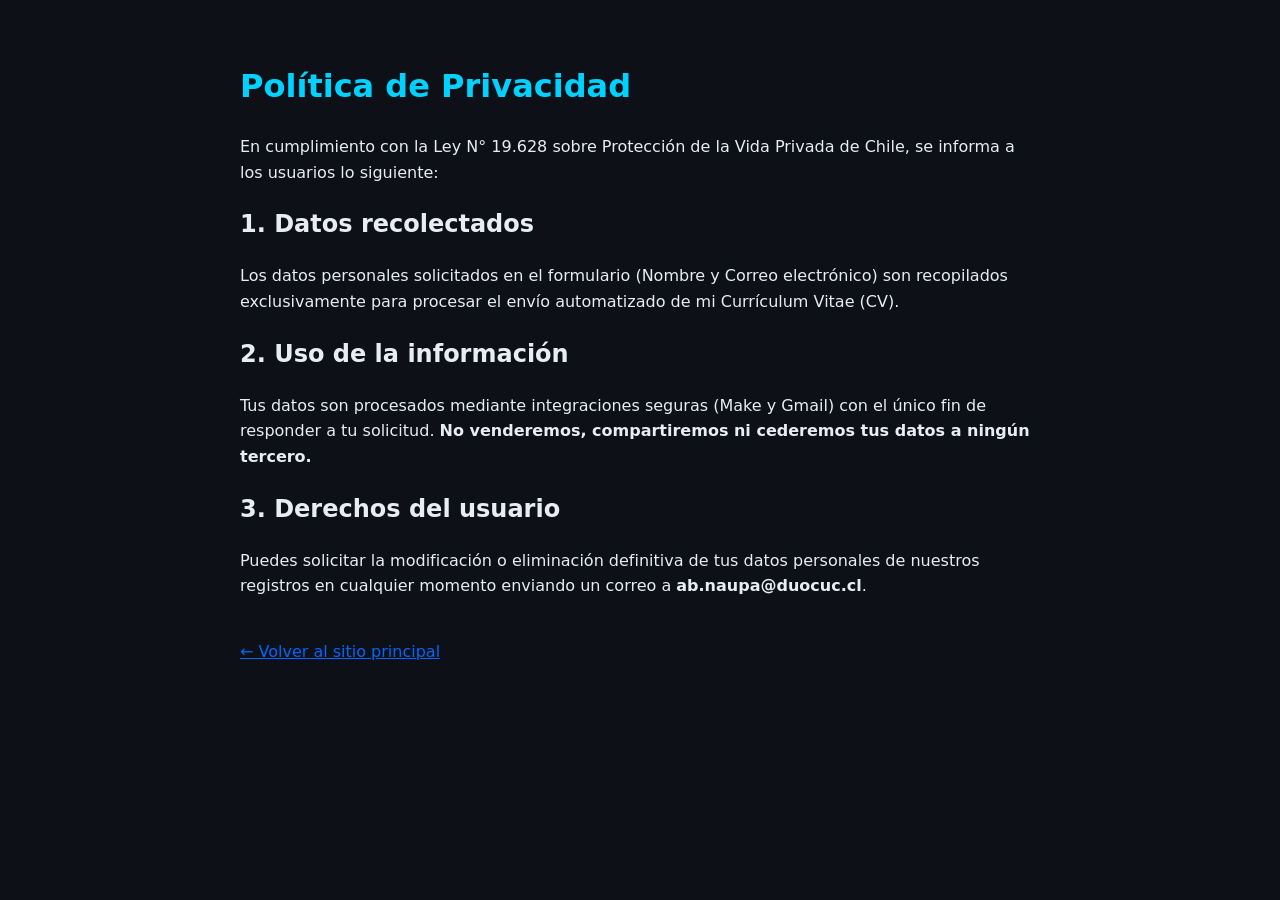
==== privacidad.html @ 8a332471 "Create privacidad.html" ====
<!DOCTYPE html>
<html lang="es">
<head>
    <meta charset="UTF-8">
    <meta name="viewport" content="width=device-width, initial-scale=1.0">
    <title>Política de Privacidad | Abel Náupa</title>
    <style>
        body { font-family: system-ui, sans-serif; background-color: #0d1117; color: #e6edf3; padding: 40px 20px; max-width: 800px; margin: 0 auto; line-height: 1.6; }
        h1 { color: #00d2ff; }
        a { color: #0066ff; }
    </style>
</head>
<body>
    <h1>Política de Privacidad</h1>
    <p>En cumplimiento con la Ley N° 19.628 sobre Protección de la Vida Privada de Chile, se informa a los usuarios lo siguiente:</p>

    <h2>1. Datos recolectados</h2>
    <p>Los datos personales solicitados en el formulario (Nombre y Correo electrónico) son recopilados exclusivamente para procesar el envío automatizado de mi Currículum Vitae (CV).</p>

    <h2>2. Uso de la información</h2>
    <p>Tus datos son procesados mediante integraciones seguras (Make y Gmail) con el único fin de responder a tu solicitud. <strong>No venderemos, compartiremos ni cederemos tus datos a ningún tercero.</strong></p>

    <h2>3. Derechos del usuario</h2>
    <p>Puedes solicitar la modificación o eliminación definitiva de tus datos personales de nuestros registros en cualquier momento enviando un correo a <strong>ab.naupa@duocuc.cl</strong>.</p>

    <p style="margin-top: 40px;"><a href="/">← Volver al sitio principal</a></p>
</body>
</html>
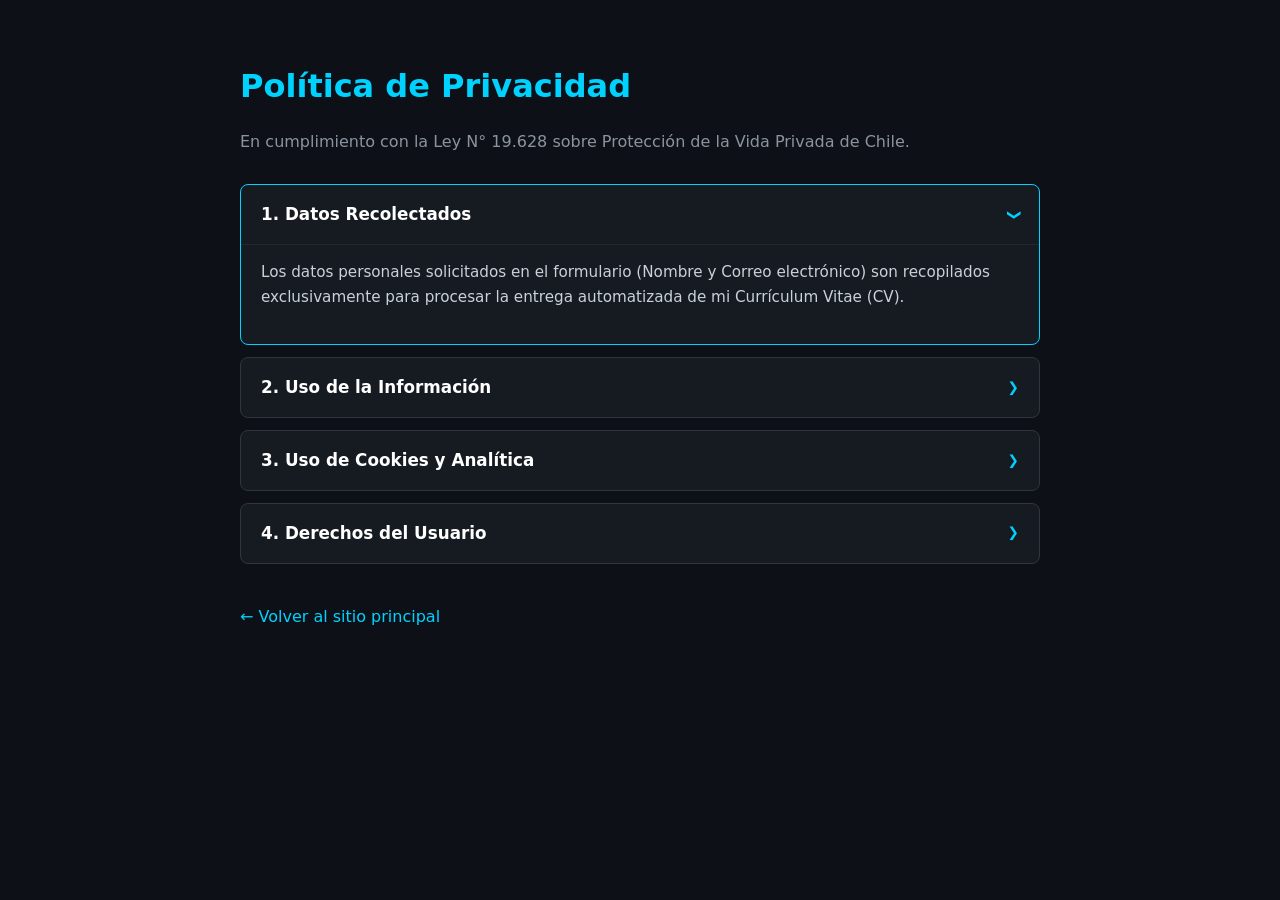
==== commit 619d2967: "Update privacidad.html" ====
--- a/privacidad.html
+++ b/privacidad.html
@@ -5,24 +5,142 @@
     <meta name="viewport" content="width=device-width, initial-scale=1.0">
     <title>Política de Privacidad | Abel Náupa</title>
     <style>
-        body { font-family: system-ui, sans-serif; background-color: #0d1117; color: #e6edf3; padding: 40px 20px; max-width: 800px; margin: 0 auto; line-height: 1.6; }
-        h1 { color: #00d2ff; }
-        a { color: #0066ff; }
+        body { 
+            font-family: system-ui, -apple-system, sans-serif; 
+            background-color: #0d1117; 
+            color: #e6edf3; 
+            padding: 40px 20px; 
+            max-width: 800px; 
+            margin: 0 auto; 
+            line-height: 1.6; 
+        }
+
+        h1 { 
+            color: #00d2ff; 
+            margin-bottom: 10px;
+        }
+
+        .subtitle {
+            color: #8b949e;
+            margin-bottom: 30px;
+        }
+
+        /* Contenedor del Acordeón */
+        .accordion {
+            display: flex;
+            flex-direction: column;
+            gap: 12px;
+            margin-bottom: 40px;
+        }
+
+        /* Cada tarjeta desplegable */
+        details {
+            background-color: #161b22;
+            border: 1px solid #30363d;
+            border-radius: 8px;
+            overflow: hidden;
+            transition: all 0.2s ease;
+        }
+
+        details[open] {
+            border-color: #00d2ff;
+        }
+
+        /* Título con flecha */
+        summary {
+            padding: 16px 20px;
+            font-weight: 600;
+            font-size: 1.05rem;
+            cursor: pointer;
+            list-style: none; /* Oculta la flecha por defecto de HTML */
+            display: flex;
+            justify-content: space-between;
+            align-items: center;
+            color: #ffffff;
+            user-select: none;
+        }
+
+        summary::-webkit-details-marker {
+            display: none; /* Oculta flecha en Safari */
+        }
+
+        /* Flecha personalizada */
+        summary::after {
+            content: "❯";
+            font-size: 0.85rem;
+            color: #00d2ff;
+            transition: transform 0.2s ease;
+        }
+
+        /* Rotación de la flecha al abrir */
+        details[open] summary::after {
+            transform: rotate(90deg);
+        }
+
+        summary:hover {
+            background-color: #21262d;
+        }
+
+        /* Contenido interno */
+        .content {
+            padding: 0 20px 20px 20px;
+            color: #c9d1d9;
+            border-top: 1px solid rgba(255, 255, 255, 0.05);
+            font-size: 0.95rem;
+        }
+
+        /* Botón de volver */
+        .btn-back {
+            display: inline-block;
+            color: #00d2ff;
+            text-decoration: none;
+            font-weight: 500;
+            transition: opacity 0.2s;
+        }
+
+        .btn-back:hover {
+            text-decoration: underline;
+        }
     </style>
 </head>
 <body>
+
     <h1>Política de Privacidad</h1>
-    <p>En cumplimiento con la Ley N° 19.628 sobre Protección de la Vida Privada de Chile, se informa a los usuarios lo siguiente:</p>
+    <p class="subtitle">En cumplimiento con la Ley N° 19.628 sobre Protección de la Vida Privada de Chile.</p>
 
-    <h2>1. Datos recolectados</h2>
-    <p>Los datos personales solicitados en el formulario (Nombre y Correo electrónico) son recopilados exclusivamente para procesar el envío automatizado de mi Currículum Vitae (CV).</p>
+    <div class="accordion">
 
-    <h2>2. Uso de la información</h2>
-    <p>Tus datos son procesados mediante integraciones seguras (Make y Gmail) con el único fin de responder a tu solicitud. <strong>No venderemos, compartiremos ni cederemos tus datos a ningún tercero.</strong></p>
+        <details open>
+            <summary>1. Datos Recolectados</summary>
+            <div class="content">
+                <p>Los datos personales solicitados en el formulario (Nombre y Correo electrónico) son recopilados exclusivamente para procesar la entrega automatizada de mi Currículum Vitae (CV).</p>
+            </div>
+        </details>
 
-    <h2>3. Derechos del usuario</h2>
-    <p>Puedes solicitar la modificación o eliminación definitiva de tus datos personales de nuestros registros en cualquier momento enviando un correo a <strong>ab.naupa@duocuc.cl</strong>.</p>
+        <details>
+            <summary>2. Uso de la Información</summary>
+            <div class="content">
+                <p>Tus datos son procesados mediante integraciones seguras (Make y Gmail) con el único fin de responder a tu solicitud. <strong>No venderemos, compartiremos ni cederemos tus datos a ningún tercero.</strong></p>
+            </div>
+        </details>
 
-    <p style="margin-top: 40px;"><a href="/">← Volver al sitio principal</a></p>
+        <details>
+            <summary>3. Uso de Cookies y Analítica</summary>
+            <div class="content">
+                <p>Este sitio utiliza cookies técnicas y analíticas (como Google Analytics 4) para medir el tráfico y mejorar la experiencia de navegación. No almacenamos información personal sensible mediante cookies.</p>
+            </div>
+        </details>
+
+        <details>
+            <summary>4. Derechos del Usuario</summary>
+            <div class="content">
+                <p>Puedes solicitar la modificación o eliminación definitiva de tus datos personales de nuestros registros en cualquier momento enviando un correo a <strong>ab.naupa@duocuc.cl</strong>.</p>
+            </div>
+        </details>
+
+    </div>
+
+    <a href="index.html" class="btn-back">← Volver al sitio principal</a>
+
 </body>
 </html>
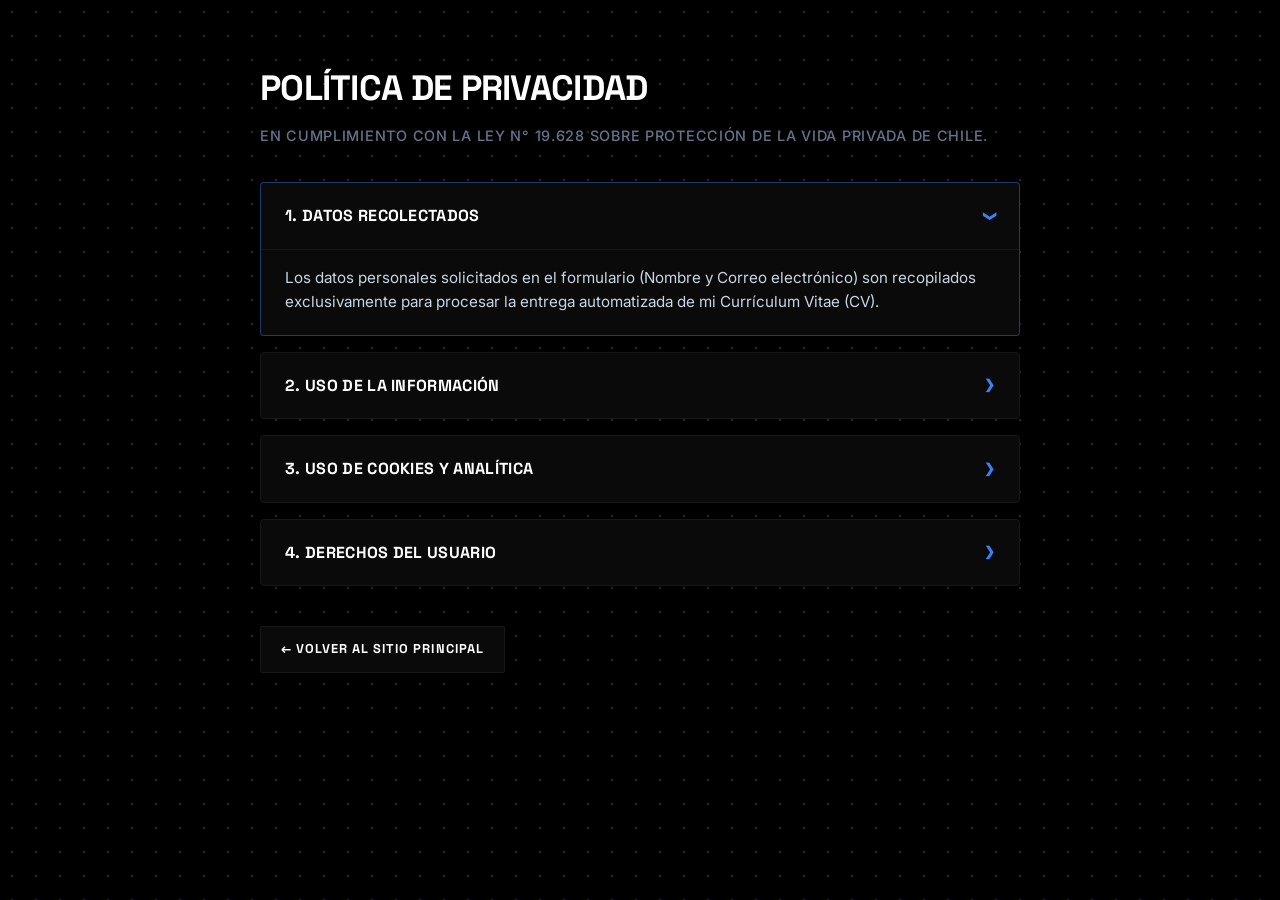
==== commit 218e98a0: "Refactor CSS styles and improve layout in privacidad.html" ====
--- a/privacidad.html
+++ b/privacidad.html
@@ -3,72 +3,109 @@
 <head>
     <meta charset="UTF-8">
     <meta name="viewport" content="width=device-width, initial-scale=1.0">
-    <title>Política de Privacidad | Abel Náupa</title>
+    <title>Política de Privacidad | Abel Naupa</title>
+    <!-- Fuentes oficial del sitio principal -->
+    <link rel="preconnect" href="https://fonts.googleapis.com">
+    <link rel="preconnect" href="https://fonts.gstatic.com" crossorigin>
+    <link href="https://fonts.googleapis.com/css2?family=Inter:wght@400;500;600;700&family=Space+Grotesk:wght@500;700&display=swap" rel="stylesheet">
+
     <style>
+        :root {
+            --bg-dark: #000000;
+            --bg-card: #0a0a0a;
+            --border-color: #171717;
+            --primary: #3b82f6;
+            --primary-hover: #2563eb;
+            --text-main: #ffffff;
+            --text-body: #cbd5e1;
+            --text-muted: #64748b;
+        }
+
+        * {
+            margin: 0;
+            padding: 0;
+            box-sizing: border-box;
+            font-family: 'Inter', system-ui, -apple-system, sans-serif;
+        }
+
         body { 
-            font-family: system-ui, -apple-system, sans-serif; 
-            background-color: #0d1117; 
-            color: #e6edf3; 
-            padding: 40px 20px; 
+            background-color: var(--bg-dark); 
+            color: var(--text-main); 
+            padding: 60px 20px; 
             max-width: 800px; 
             margin: 0 auto; 
             line-height: 1.6; 
+            -webkit-font-smoothing: antialiased;
+            background-image: radial-gradient(#1e293b 1px, transparent 1px);
+            background-size: 24px 24px;
         }
 
         h1 { 
-            color: #00d2ff; 
-            margin-bottom: 10px;
+            font-family: 'Space Grotesk', sans-serif;
+            font-size: 2.2rem;
+            font-weight: 700;
+            color: var(--text-main); 
+            margin-bottom: 8px;
+            letter-spacing: -0.02em;
+            text-transform: uppercase;
         }
 
         .subtitle {
-            color: #8b949e;
-            margin-bottom: 30px;
+            font-size: 0.9rem;
+            color: var(--text-muted);
+            margin-bottom: 35px;
+            text-transform: uppercase;
+            letter-spacing: 0.05em;
+            font-weight: 500;
         }
 
         /* Contenedor del Acordeón */
         .accordion {
             display: flex;
             flex-direction: column;
-            gap: 12px;
+            gap: 16px;
             margin-bottom: 40px;
         }
 
-        /* Cada tarjeta desplegable */
+        /* Tarjeta desplegable Matte */
         details {
-            background-color: #161b22;
-            border: 1px solid #30363d;
-            border-radius: 8px;
+            background-color: var(--bg-card);
+            border: 1px solid var(--border-color);
+            border-radius: 4px;
             overflow: hidden;
-            transition: all 0.2s ease;
+            transition: border-color 0.2s ease, background-color 0.2s ease;
         }
 
         details[open] {
-            border-color: #00d2ff;
+            border-color: rgba(59, 130, 246, 0.4);
         }
 
         /* Título con flecha */
         summary {
-            padding: 16px 20px;
-            font-weight: 600;
-            font-size: 1.05rem;
+            padding: 20px 24px;
+            font-family: 'Space Grotesk', sans-serif;
+            font-weight: 700;
+            font-size: 1rem;
             cursor: pointer;
-            list-style: none; /* Oculta la flecha por defecto de HTML */
+            list-style: none;
             display: flex;
             justify-content: space-between;
             align-items: center;
-            color: #ffffff;
+            color: var(--text-main);
             user-select: none;
+            letter-spacing: 0.02em;
+            text-transform: uppercase;
         }
 
         summary::-webkit-details-marker {
-            display: none; /* Oculta flecha en Safari */
-        }
-
-        /* Flecha personalizada */
+            display: none;
+        }
+
+        /* Flecha personalizada con el color primario */
         summary::after {
             content: "❯";
-            font-size: 0.85rem;
-            color: #00d2ff;
+            font-size: 0.8rem;
+            color: var(--primary);
             transition: transform 0.2s ease;
         }
 
@@ -78,28 +115,45 @@
         }
 
         summary:hover {
-            background-color: #21262d;
+            background-color: rgba(255, 255, 255, 0.02);
         }
 
         /* Contenido interno */
         .content {
-            padding: 0 20px 20px 20px;
-            color: #c9d1d9;
+            padding: 0 24px 20px 24px;
+            color: var(--text-body);
             border-top: 1px solid rgba(255, 255, 255, 0.05);
             font-size: 0.95rem;
-        }
-
-        /* Botón de volver */
+            padding-top: 16px;
+        }
+
+        .content strong {
+            color: #ffffff;
+        }
+
+        /* Botón de volver con estilo industrial */
         .btn-back {
-            display: inline-block;
-            color: #00d2ff;
+            display: inline-flex;
+            align-items: center;
+            gap: 8px;
+            font-family: 'Space Grotesk', sans-serif;
+            color: var(--text-main);
             text-decoration: none;
-            font-weight: 500;
-            transition: opacity 0.2s;
+            font-weight: 700;
+            font-size: 0.8rem;
+            letter-spacing: 0.08em;
+            text-transform: uppercase;
+            padding: 12px 20px;
+            border: 1px solid var(--border-color);
+            background: var(--bg-card);
+            border-radius: 2px;
+            transition: all 0.2s ease;
         }
 
         .btn-back:hover {
-            text-decoration: underline;
+            border-color: #333333;
+            background: rgba(255, 255, 255, 0.03);
+            color: var(--primary);
         }
     </style>
 </head>
